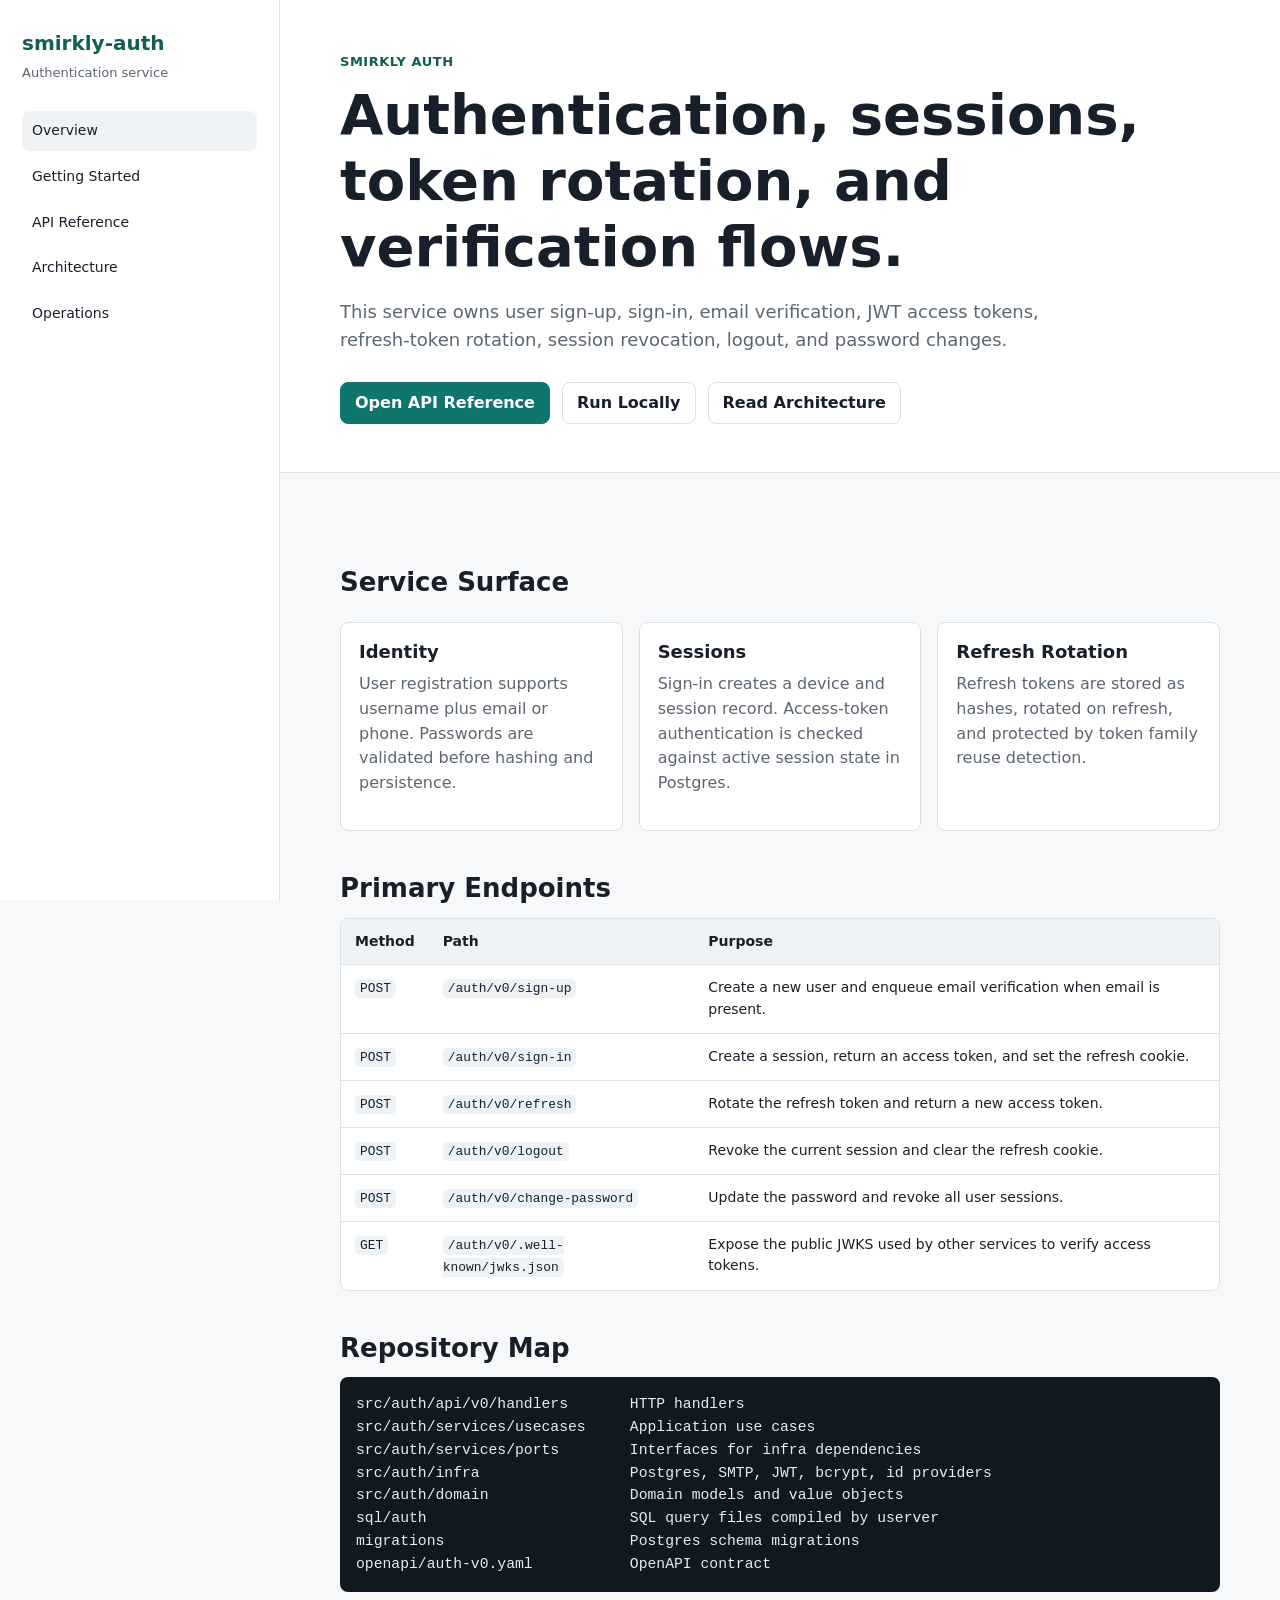
==== docs/index.html @ a006aa8f "Add GitHub Pages documentation site" ====
<!doctype html>
<html lang="en">
  <head>
    <meta charset="utf-8">
    <meta name="viewport" content="width=device-width, initial-scale=1">
    <title>Smirkly Auth Documentation</title>
    <meta name="description" content="Project documentation for the Smirkly authentication service.">
    <link rel="stylesheet" href="assets/site.css">
  </head>
  <body>
    <div class="shell">
      <aside class="sidebar">
        <a class="brand" href="index.html">
          <span class="brand__name">smirkly-auth</span>
          <span class="brand__meta">Authentication service</span>
        </a>
        <nav class="nav" aria-label="Documentation">
          <a href="index.html" aria-current="page">Overview</a>
          <a href="getting-started.html">Getting Started</a>
          <a href="api.html">API Reference</a>
          <a href="architecture.html">Architecture</a>
          <a href="operations.html">Operations</a>
        </nav>
      </aside>

      <main class="main">
        <section class="hero">
          <div class="content">
            <p class="eyebrow">Smirkly Auth</p>
            <h1>Authentication, sessions, token rotation, and verification flows.</h1>
            <p class="lead">
              This service owns user sign-up, sign-in, email verification, JWT access tokens,
              refresh-token rotation, session revocation, logout, and password changes.
            </p>
            <div class="actions">
              <a class="button button--primary" href="api.html">Open API Reference</a>
              <a class="button" href="getting-started.html">Run Locally</a>
              <a class="button" href="architecture.html">Read Architecture</a>
            </div>
          </div>
        </section>

        <div class="content">
          <h2>Service Surface</h2>
          <div class="grid">
            <article class="card">
              <h3>Identity</h3>
              <p class="muted">
                User registration supports username plus email or phone. Passwords are validated
                before hashing and persistence.
              </p>
            </article>
            <article class="card">
              <h3>Sessions</h3>
              <p class="muted">
                Sign-in creates a device and session record. Access-token authentication is checked
                against active session state in Postgres.
              </p>
            </article>
            <article class="card">
              <h3>Refresh Rotation</h3>
              <p class="muted">
                Refresh tokens are stored as hashes, rotated on refresh, and protected by token
                family reuse detection.
              </p>
            </article>
          </div>

          <h2>Primary Endpoints</h2>
          <div class="table-wrap">
            <table>
              <thead>
                <tr>
                  <th>Method</th>
                  <th>Path</th>
                  <th>Purpose</th>
                </tr>
              </thead>
              <tbody>
                <tr>
                  <td><code>POST</code></td>
                  <td><code>/auth/v0/sign-up</code></td>
                  <td>Create a new user and enqueue email verification when email is present.</td>
                </tr>
                <tr>
                  <td><code>POST</code></td>
                  <td><code>/auth/v0/sign-in</code></td>
                  <td>Create a session, return an access token, and set the refresh cookie.</td>
                </tr>
                <tr>
                  <td><code>POST</code></td>
                  <td><code>/auth/v0/refresh</code></td>
                  <td>Rotate the refresh token and return a new access token.</td>
                </tr>
                <tr>
                  <td><code>POST</code></td>
                  <td><code>/auth/v0/logout</code></td>
                  <td>Revoke the current session and clear the refresh cookie.</td>
                </tr>
                <tr>
                  <td><code>POST</code></td>
                  <td><code>/auth/v0/change-password</code></td>
                  <td>Update the password and revoke all user sessions.</td>
                </tr>
                <tr>
                  <td><code>GET</code></td>
                  <td><code>/auth/v0/.well-known/jwks.json</code></td>
                  <td>Expose the public JWKS used by other services to verify access tokens.</td>
                </tr>
              </tbody>
            </table>
          </div>

          <h2>Repository Map</h2>
          <pre><code>src/auth/api/v0/handlers       HTTP handlers
src/auth/services/usecases     Application use cases
src/auth/services/ports        Interfaces for infra dependencies
src/auth/infra                 Postgres, SMTP, JWT, bcrypt, id providers
src/auth/domain                Domain models and value objects
sql/auth                       SQL query files compiled by userver
migrations                     Postgres schema migrations
openapi/auth-v0.yaml           OpenAPI contract</code></pre>
        </div>
      </main>
    </div>
  </body>
</html>
---- docs/assets/site.css ----
:root {
  color-scheme: light;
  --bg: #f7f8fa;
  --surface: #ffffff;
  --surface-strong: #f0f3f6;
  --text: #17202a;
  --muted: #5b6673;
  --line: #d9e0e7;
  --accent: #0f766e;
  --accent-strong: #115e59;
  --code: #101820;
  --code-text: #e7edf3;
  --warning: #9a5b00;
  --warning-bg: #fff7e8;
  --shadow: 0 10px 30px rgba(23, 32, 42, 0.08);
}

* {
  box-sizing: border-box;
}

body {
  margin: 0;
  background: var(--bg);
  color: var(--text);
  font-family:
    Inter, ui-sans-serif, system-ui, -apple-system, BlinkMacSystemFont, "Segoe UI",
    sans-serif;
  line-height: 1.55;
}

a {
  color: var(--accent-strong);
  text-decoration: none;
}

a:hover {
  text-decoration: underline;
}

.shell {
  display: grid;
  grid-template-columns: 280px minmax(0, 1fr);
  min-height: 100vh;
}

.sidebar {
  position: sticky;
  top: 0;
  height: 100vh;
  border-right: 1px solid var(--line);
  background: var(--surface);
  padding: 28px 22px;
  overflow-y: auto;
}

.brand {
  display: block;
  margin-bottom: 28px;
}

.brand__name {
  display: block;
  font-size: 20px;
  font-weight: 750;
  letter-spacing: 0;
}

.brand__meta {
  display: block;
  margin-top: 4px;
  color: var(--muted);
  font-size: 13px;
}

.nav {
  display: grid;
  gap: 6px;
}

.nav a {
  display: block;
  border-radius: 8px;
  color: var(--text);
  padding: 9px 10px;
  font-size: 14px;
}

.nav a[aria-current="page"],
.nav a:hover {
  background: var(--surface-strong);
  text-decoration: none;
}

.main {
  min-width: 0;
}

.content {
  width: min(1080px, calc(100vw - 320px));
  margin: 0 auto;
  padding: 52px 40px 80px;
}

.hero {
  border-bottom: 1px solid var(--line);
  background: var(--surface);
}

.hero .content {
  padding-bottom: 48px;
}

.eyebrow {
  margin: 0 0 10px;
  color: var(--accent-strong);
  font-size: 13px;
  font-weight: 700;
  letter-spacing: 0.04em;
  text-transform: uppercase;
}

h1,
h2,
h3 {
  letter-spacing: 0;
  line-height: 1.18;
}

h1 {
  margin: 0;
  max-width: 820px;
  font-size: clamp(34px, 6vw, 56px);
}

h2 {
  margin: 42px 0 14px;
  font-size: 26px;
}

h3 {
  margin: 26px 0 10px;
  font-size: 18px;
}

p {
  margin: 0 0 16px;
}

.lead {
  max-width: 760px;
  margin-top: 18px;
  color: var(--muted);
  font-size: 18px;
}

.actions {
  display: flex;
  flex-wrap: wrap;
  gap: 12px;
  margin-top: 28px;
}

.button {
  display: inline-flex;
  align-items: center;
  min-height: 42px;
  border: 1px solid var(--line);
  border-radius: 8px;
  background: var(--surface);
  color: var(--text);
  padding: 0 14px;
  font-weight: 650;
}

.button--primary {
  border-color: var(--accent);
  background: var(--accent);
  color: #ffffff;
}

.button:hover {
  text-decoration: none;
  box-shadow: var(--shadow);
}

.grid {
  display: grid;
  grid-template-columns: repeat(3, minmax(0, 1fr));
  gap: 16px;
  margin: 24px 0 8px;
}

.card {
  border: 1px solid var(--line);
  border-radius: 8px;
  background: var(--surface);
  padding: 18px;
}

.card h3 {
  margin-top: 0;
}

.muted {
  color: var(--muted);
}

.callout {
  border: 1px solid #f1d39a;
  border-radius: 8px;
  background: var(--warning-bg);
  color: var(--warning);
  padding: 14px 16px;
}

.table-wrap {
  overflow-x: auto;
  border: 1px solid var(--line);
  border-radius: 8px;
  background: var(--surface);
}

table {
  width: 100%;
  border-collapse: collapse;
  font-size: 14px;
}

th,
td {
  border-bottom: 1px solid var(--line);
  padding: 12px 14px;
  text-align: left;
  vertical-align: top;
}

tr:last-child td {
  border-bottom: 0;
}

th {
  background: var(--surface-strong);
  font-weight: 700;
}

code {
  border-radius: 5px;
  background: #edf2f7;
  padding: 2px 5px;
  font-family: "SFMono-Regular", Consolas, "Liberation Mono", monospace;
  font-size: 0.92em;
}

pre {
  overflow-x: auto;
  border-radius: 8px;
  background: var(--code);
  color: var(--code-text);
  padding: 16px;
}

pre code {
  background: transparent;
  color: inherit;
  padding: 0;
}

.swagger-shell {
  min-height: 100vh;
  background: #ffffff;
}

.swagger-header {
  display: flex;
  align-items: center;
  justify-content: space-between;
  gap: 18px;
  border-bottom: 1px solid var(--line);
  padding: 14px 22px;
}

.swagger-header h1 {
  font-size: 20px;
}

#swagger-ui {
  padding: 0 18px 32px;
}

@media (max-width: 900px) {
  .shell {
    grid-template-columns: 1fr;
  }

  .sidebar {
    position: static;
    height: auto;
    border-right: 0;
    border-bottom: 1px solid var(--line);
  }

  .content {
    width: 100%;
    padding: 34px 22px 56px;
  }

  .grid {
    grid-template-columns: 1fr;
  }
}
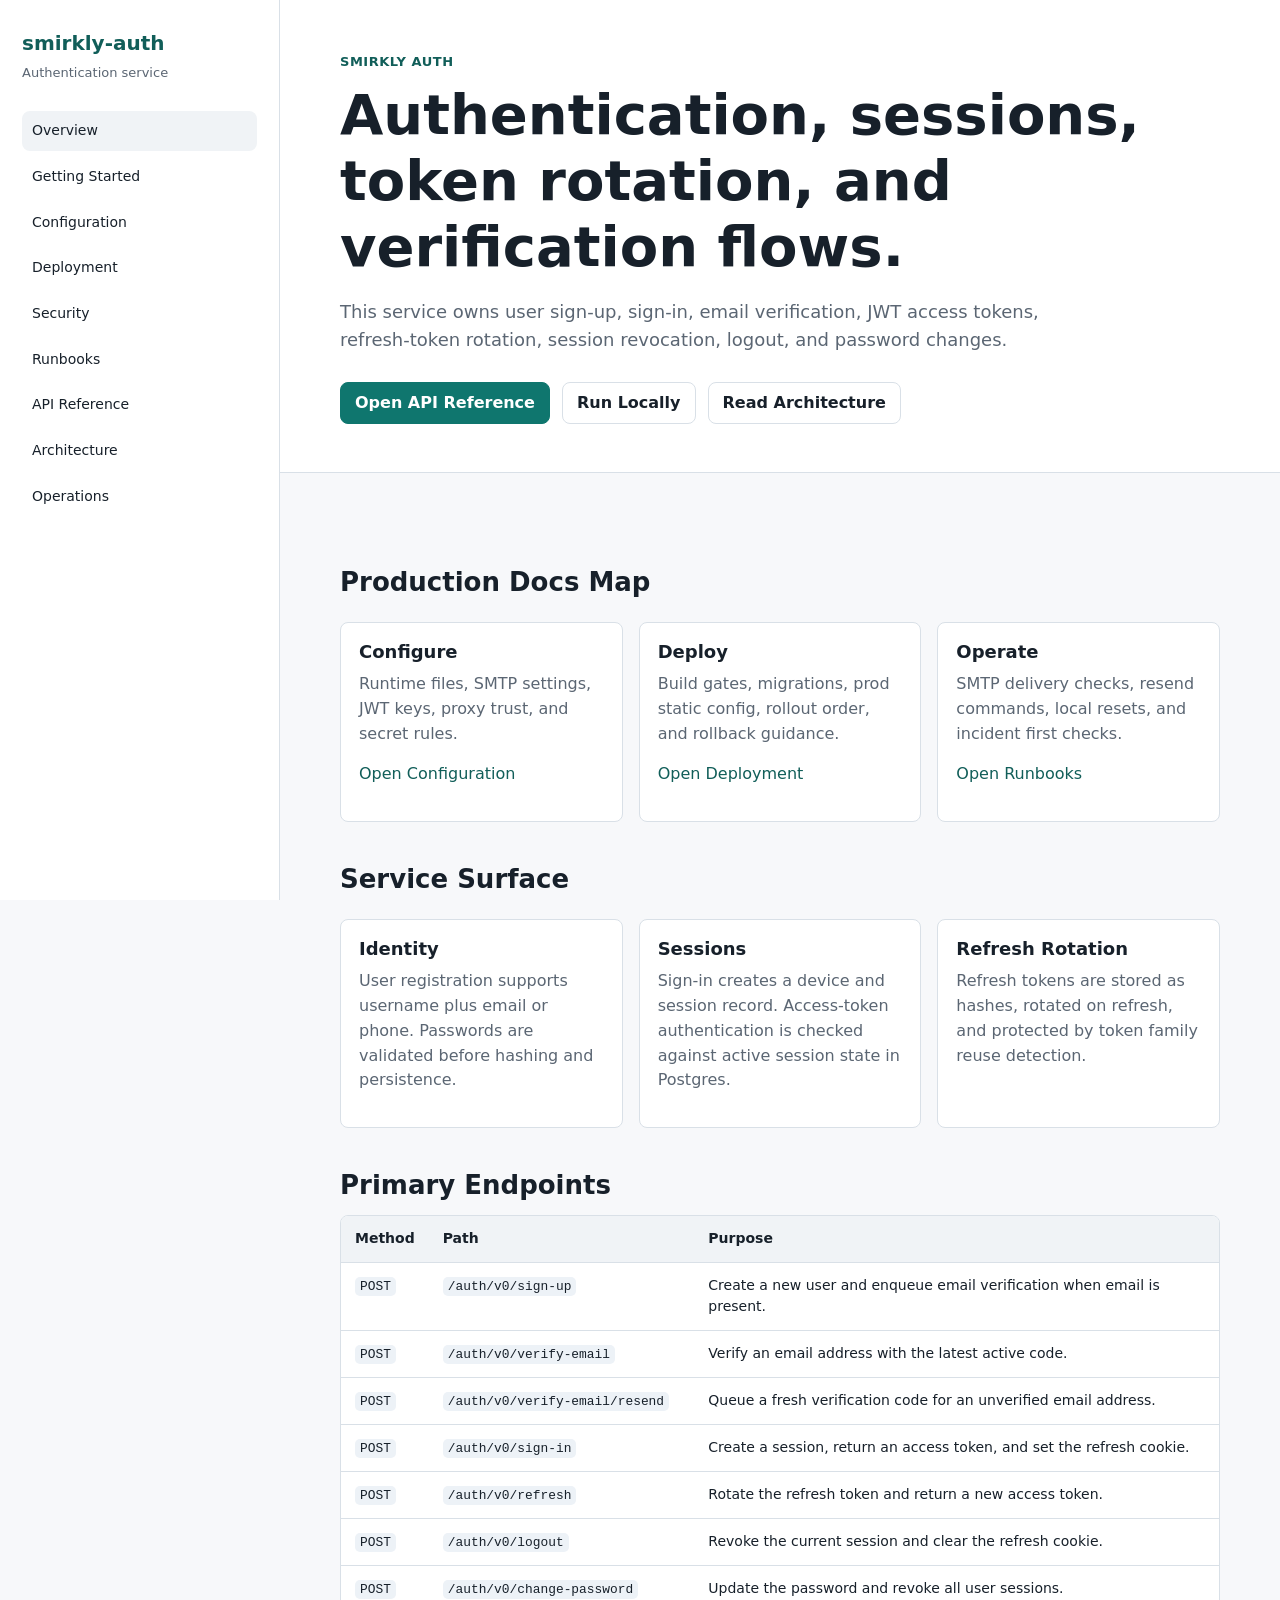
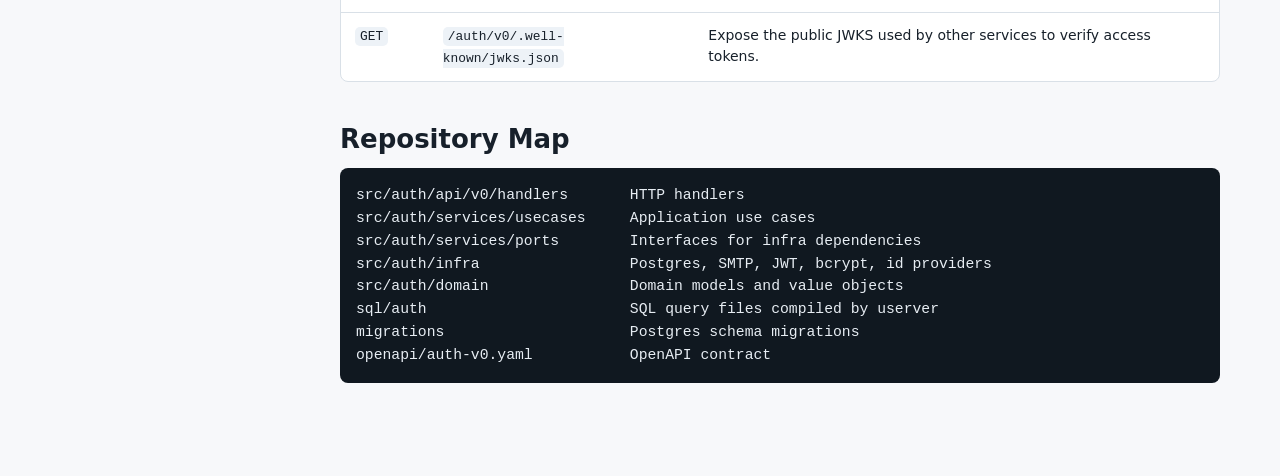
==== commit aa1c6b43: "docs(auth): expand production documentation" ====
--- a/docs/index.html
+++ b/docs/index.html
@@ -17,6 +17,10 @@
         <nav class="nav" aria-label="Documentation">
           <a href="index.html" aria-current="page">Overview</a>
           <a href="getting-started.html">Getting Started</a>
+          <a href="configuration.html">Configuration</a>
+          <a href="deployment.html">Deployment</a>
+          <a href="security.html">Security</a>
+          <a href="runbooks.html">Runbooks</a>
           <a href="api.html">API Reference</a>
           <a href="architecture.html">Architecture</a>
           <a href="operations.html">Operations</a>
@@ -41,6 +45,25 @@
         </section>
 
         <div class="content">
+          <h2>Production Docs Map</h2>
+          <div class="grid">
+            <article class="card">
+              <h3>Configure</h3>
+              <p class="muted">Runtime files, SMTP settings, JWT keys, proxy trust, and secret rules.</p>
+              <p><a href="configuration.html">Open Configuration</a></p>
+            </article>
+            <article class="card">
+              <h3>Deploy</h3>
+              <p class="muted">Build gates, migrations, prod static config, rollout order, and rollback guidance.</p>
+              <p><a href="deployment.html">Open Deployment</a></p>
+            </article>
+            <article class="card">
+              <h3>Operate</h3>
+              <p class="muted">SMTP delivery checks, resend commands, local resets, and incident first checks.</p>
+              <p><a href="runbooks.html">Open Runbooks</a></p>
+            </article>
+          </div>
+
           <h2>Service Surface</h2>
           <div class="grid">
             <article class="card">
@@ -81,6 +104,16 @@
                   <td><code>POST</code></td>
                   <td><code>/auth/v0/sign-up</code></td>
                   <td>Create a new user and enqueue email verification when email is present.</td>
+                </tr>
+                <tr>
+                  <td><code>POST</code></td>
+                  <td><code>/auth/v0/verify-email</code></td>
+                  <td>Verify an email address with the latest active code.</td>
+                </tr>
+                <tr>
+                  <td><code>POST</code></td>
+                  <td><code>/auth/v0/verify-email/resend</code></td>
+                  <td>Queue a fresh verification code for an unverified email address.</td>
                 </tr>
                 <tr>
                   <td><code>POST</code></td>
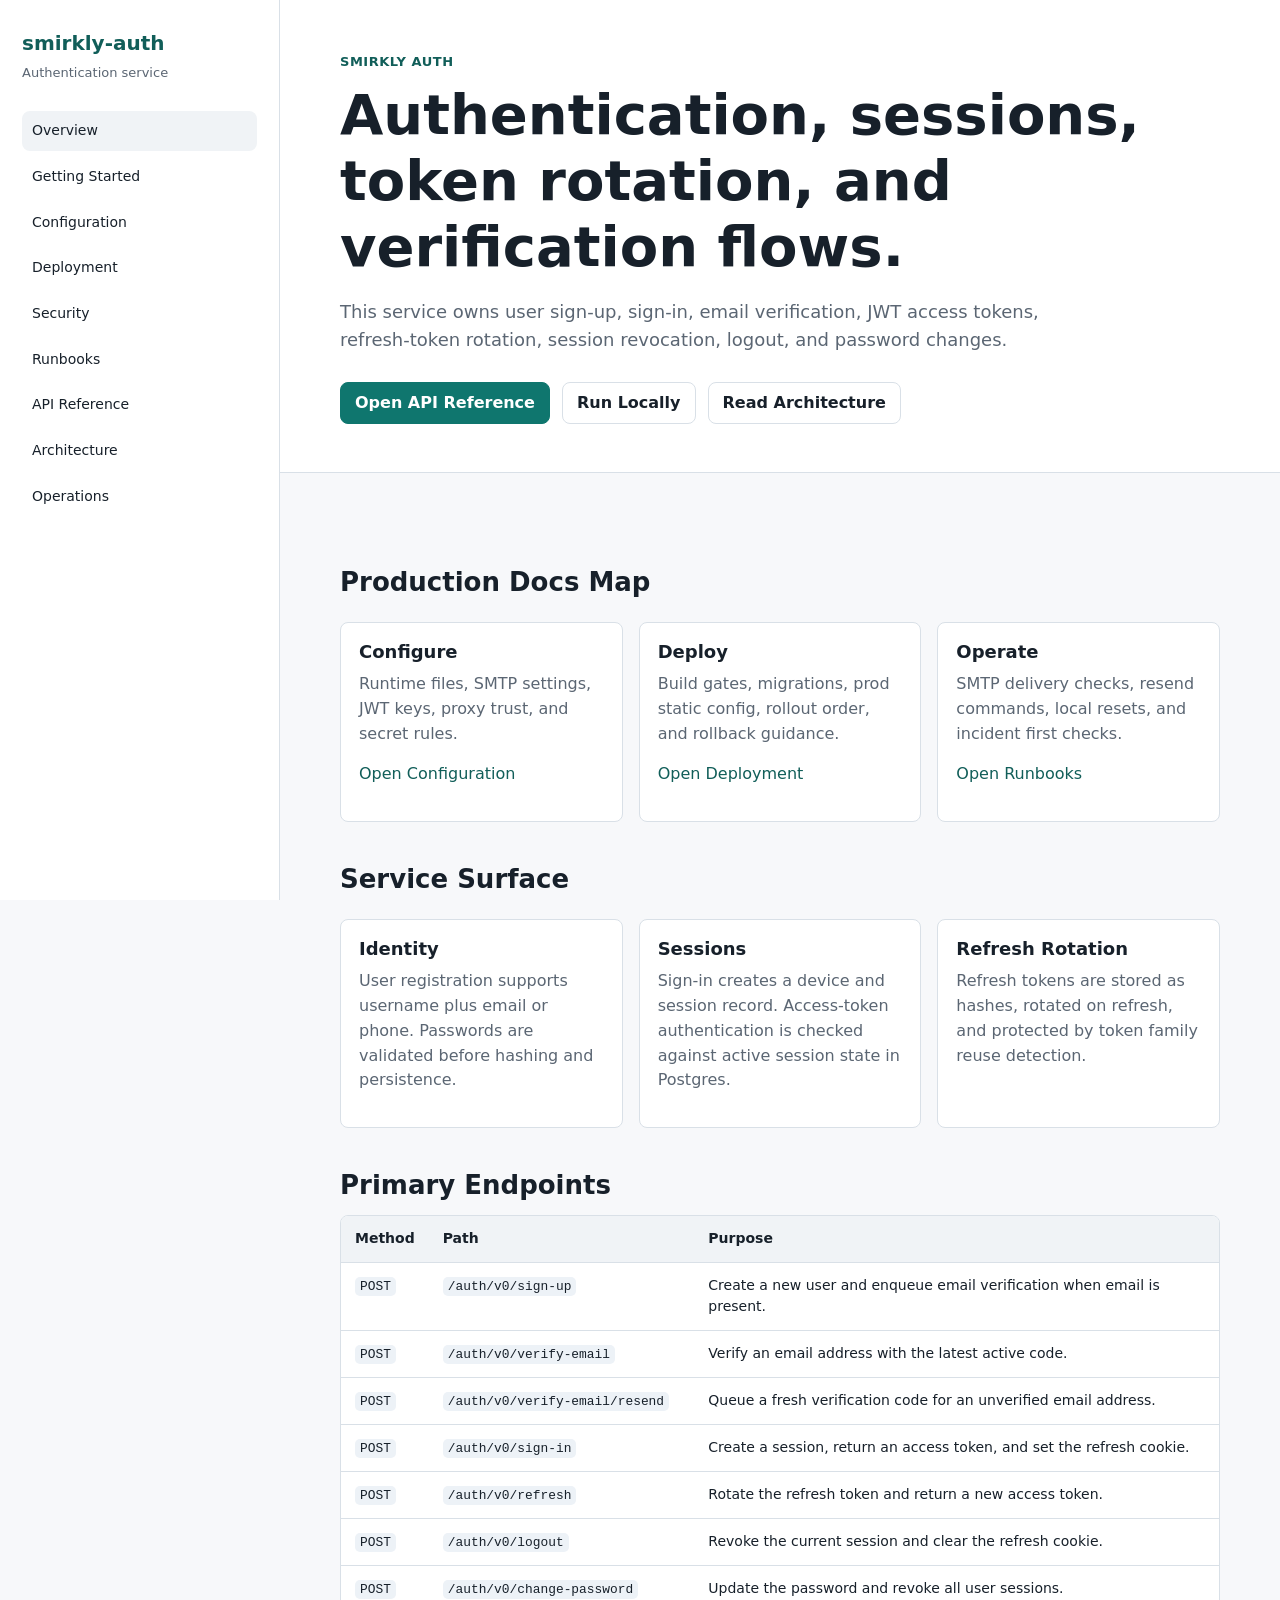
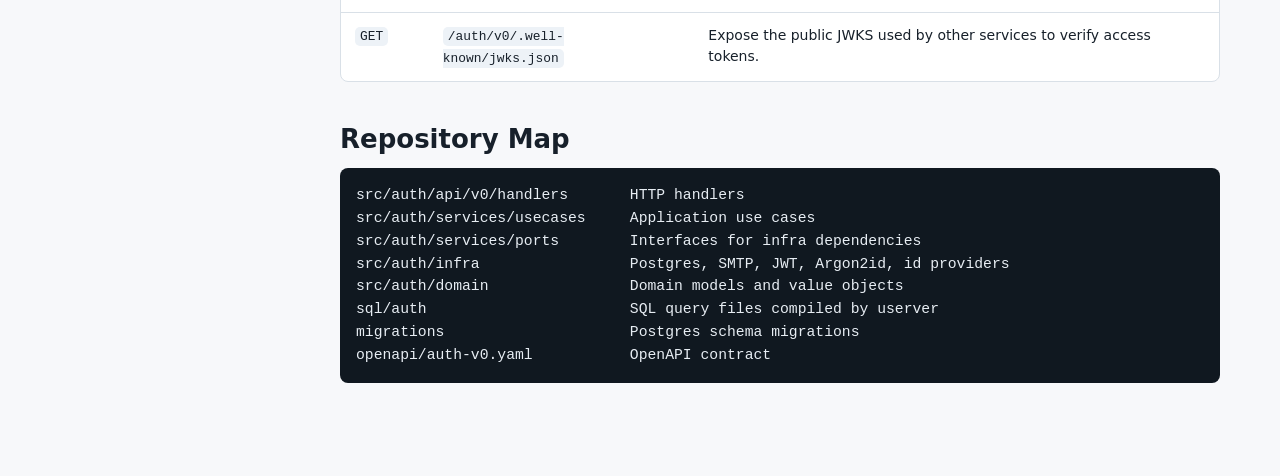
==== commit 5249ca46: "feat(auth): replace bcrypt with Argon2id" ====
--- a/docs/index.html
+++ b/docs/index.html
@@ -148,7 +148,7 @@
           <pre><code>src/auth/api/v0/handlers       HTTP handlers
 src/auth/services/usecases     Application use cases
 src/auth/services/ports        Interfaces for infra dependencies
-src/auth/infra                 Postgres, SMTP, JWT, bcrypt, id providers
+src/auth/infra                 Postgres, SMTP, JWT, Argon2id, id providers
 src/auth/domain                Domain models and value objects
 sql/auth                       SQL query files compiled by userver
 migrations                     Postgres schema migrations
